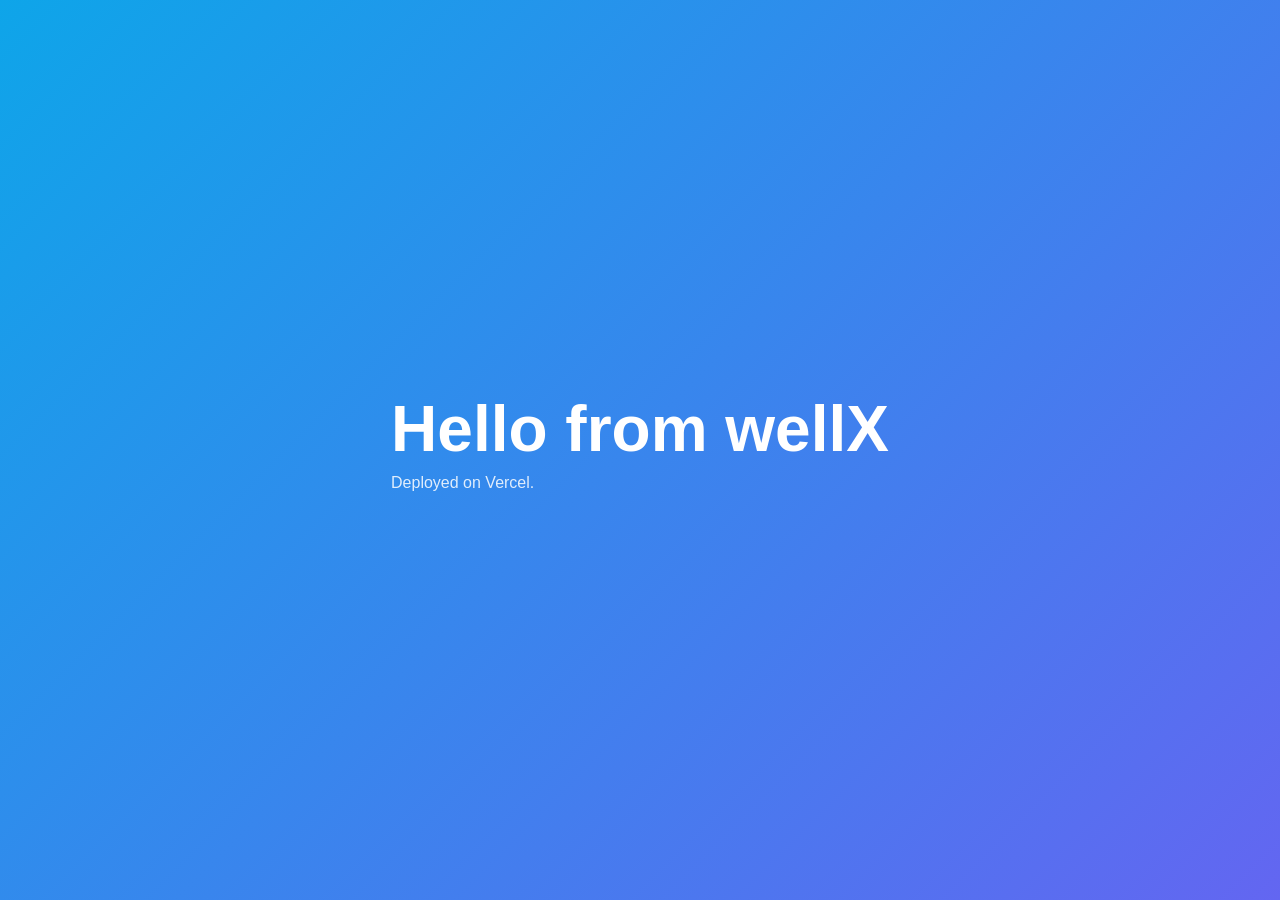
==== index.html @ 8b04f7d7 "Add hello world landing page" ====
<!doctype html>
<html lang="en">
  <head>
    <meta charset="utf-8" />
    <meta name="viewport" content="width=device-width, initial-scale=1" />
    <title>Hello, wellX</title>
    <style>
      html, body { height: 100%; margin: 0; }
      body {
        display: grid;
        place-items: center;
        font-family: -apple-system, BlinkMacSystemFont, "Segoe UI", Roboto, sans-serif;
        background: linear-gradient(135deg, #0ea5e9, #6366f1);
        color: white;
      }
      h1 { font-size: clamp(2rem, 6vw, 4rem); margin: 0; }
      p { opacity: 0.85; margin-top: 0.5rem; }
    </style>
  </head>
  <body>
    <main>
      <h1>Hello from wellX</h1>
      <p>Deployed on Vercel.</p>
    </main>
  </body>
</html>
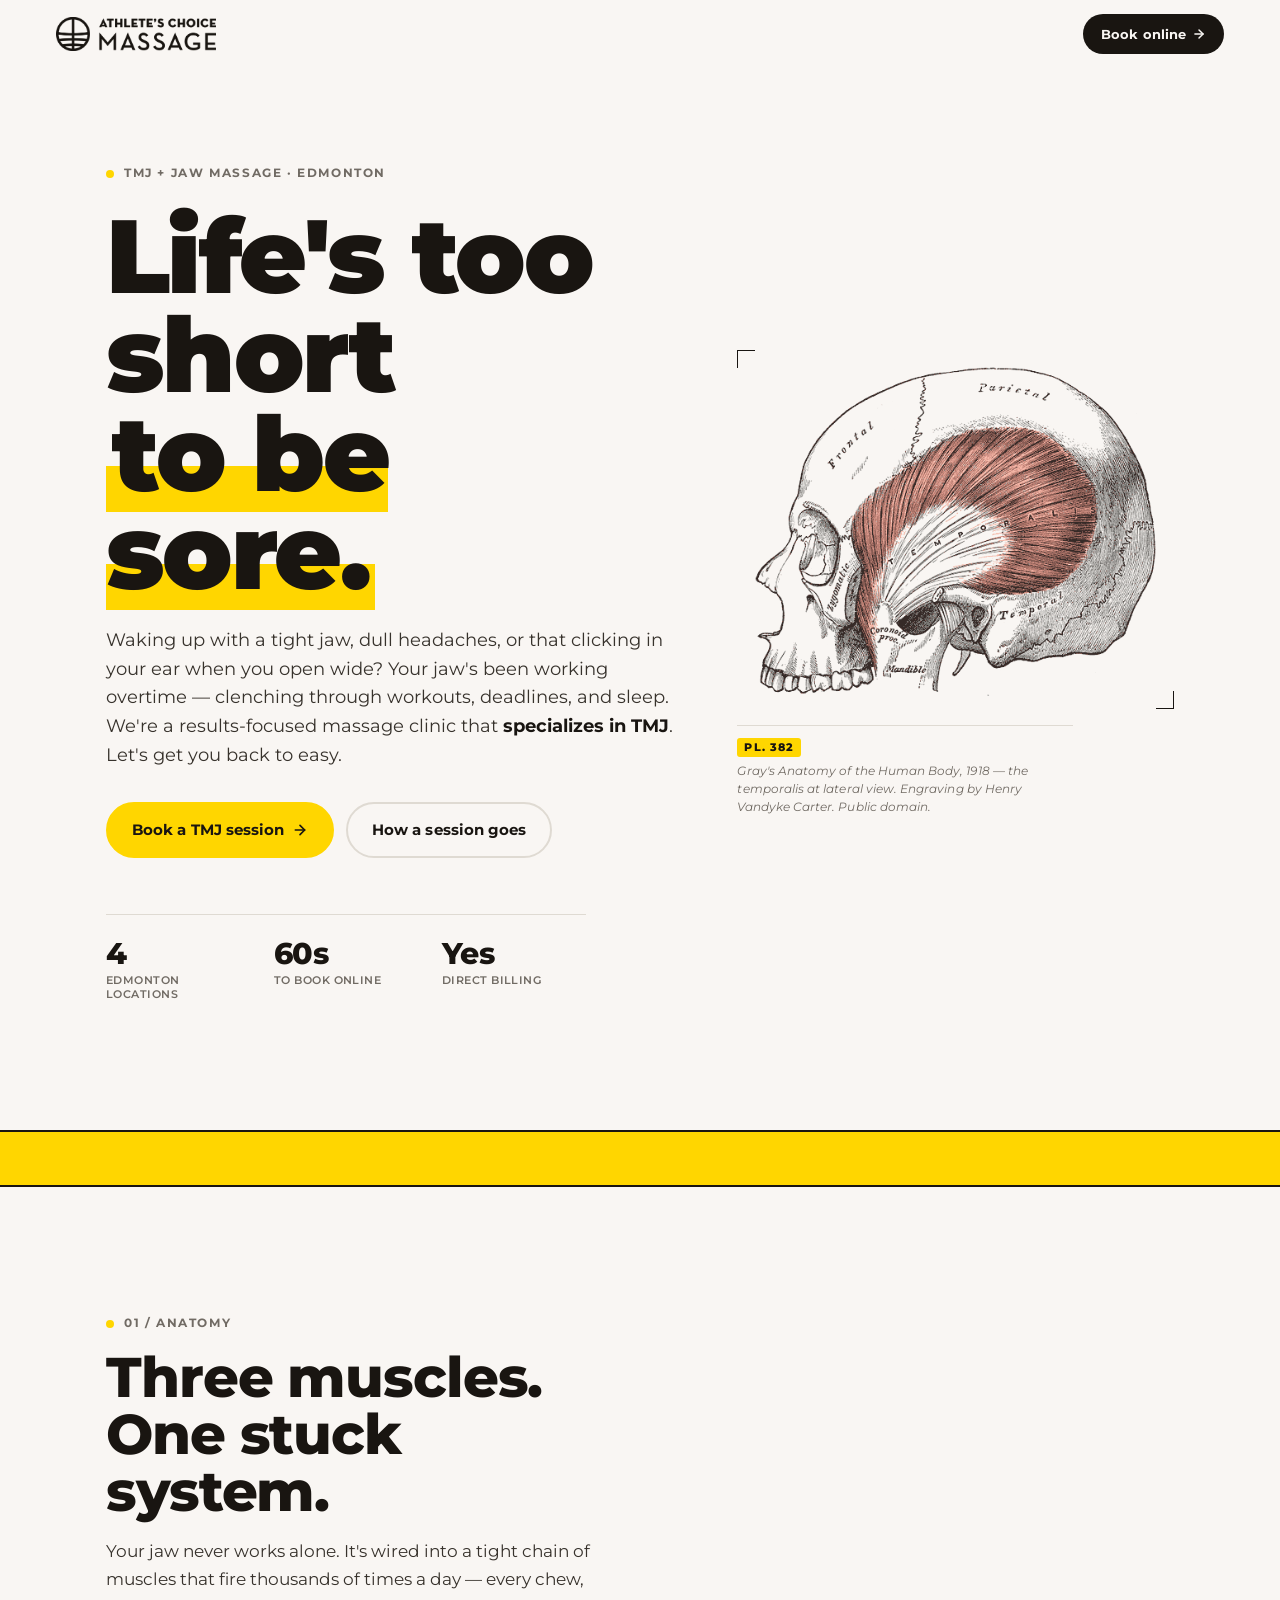
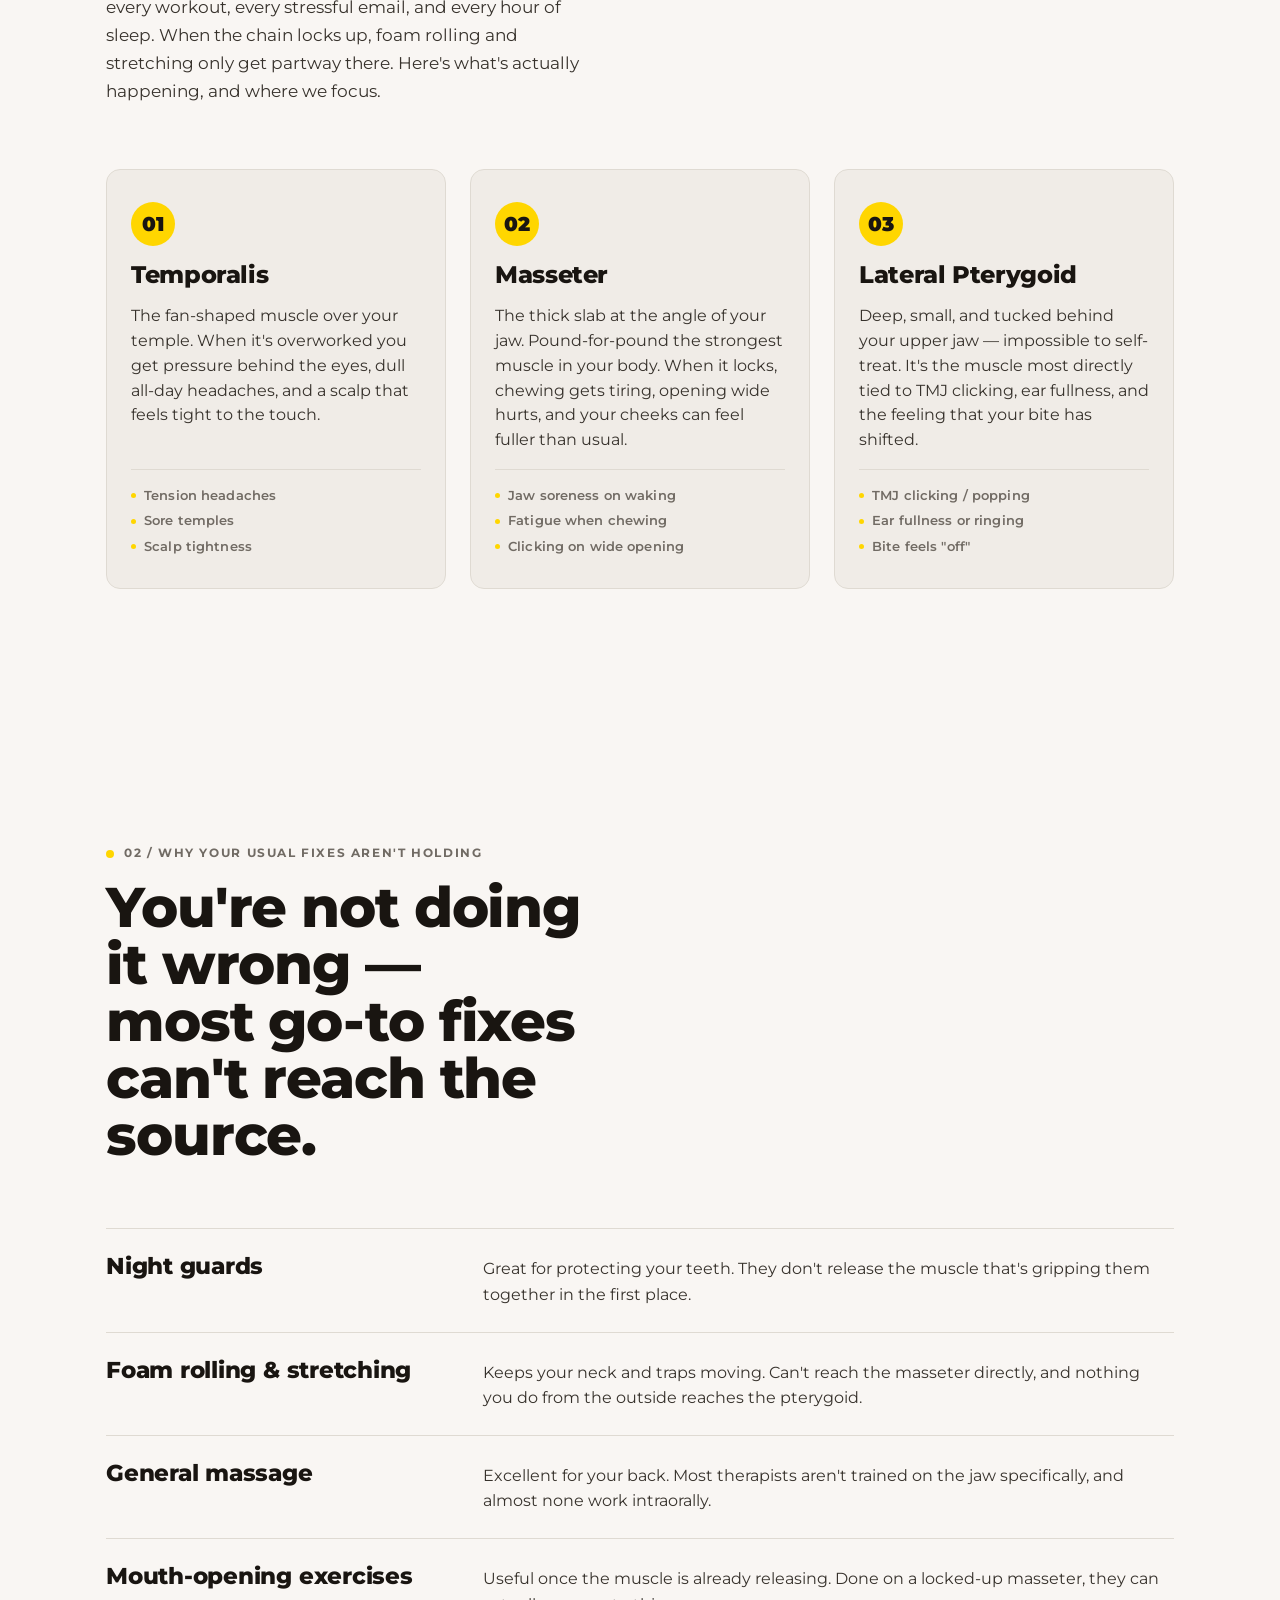
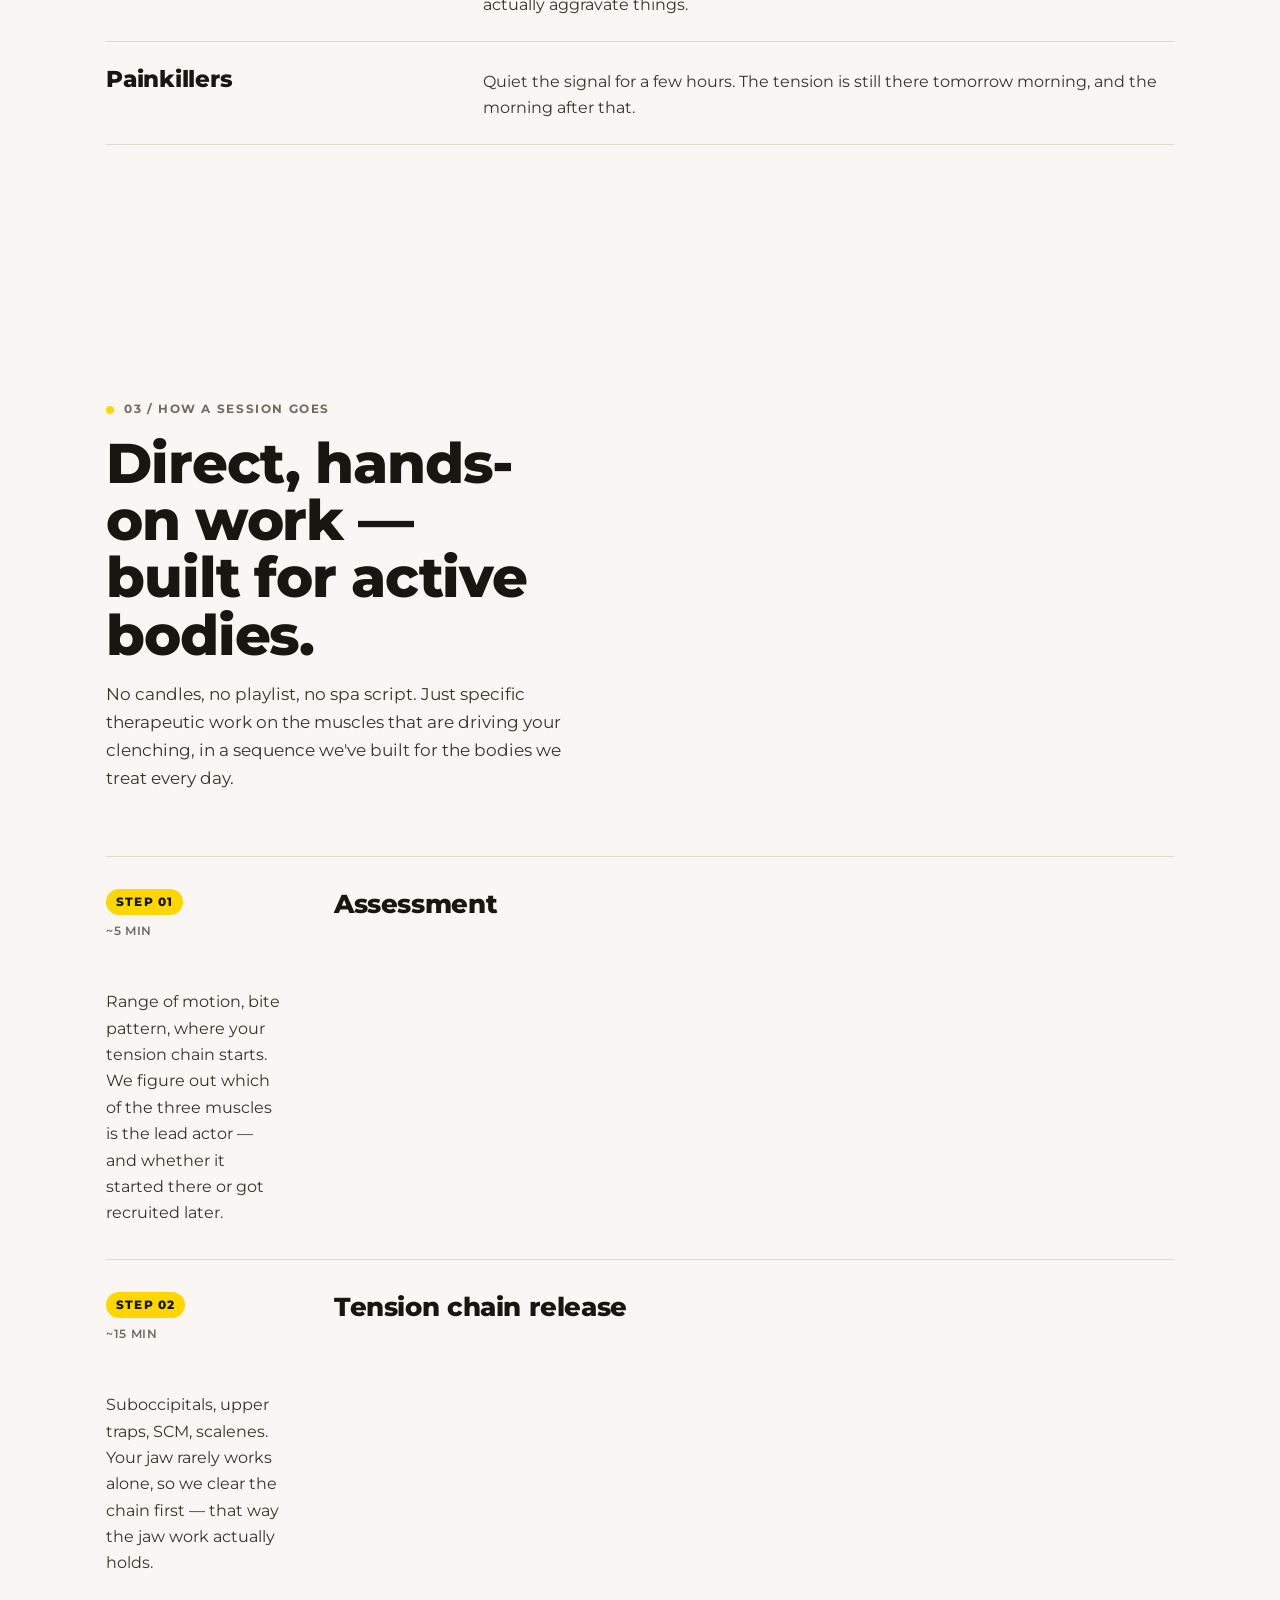
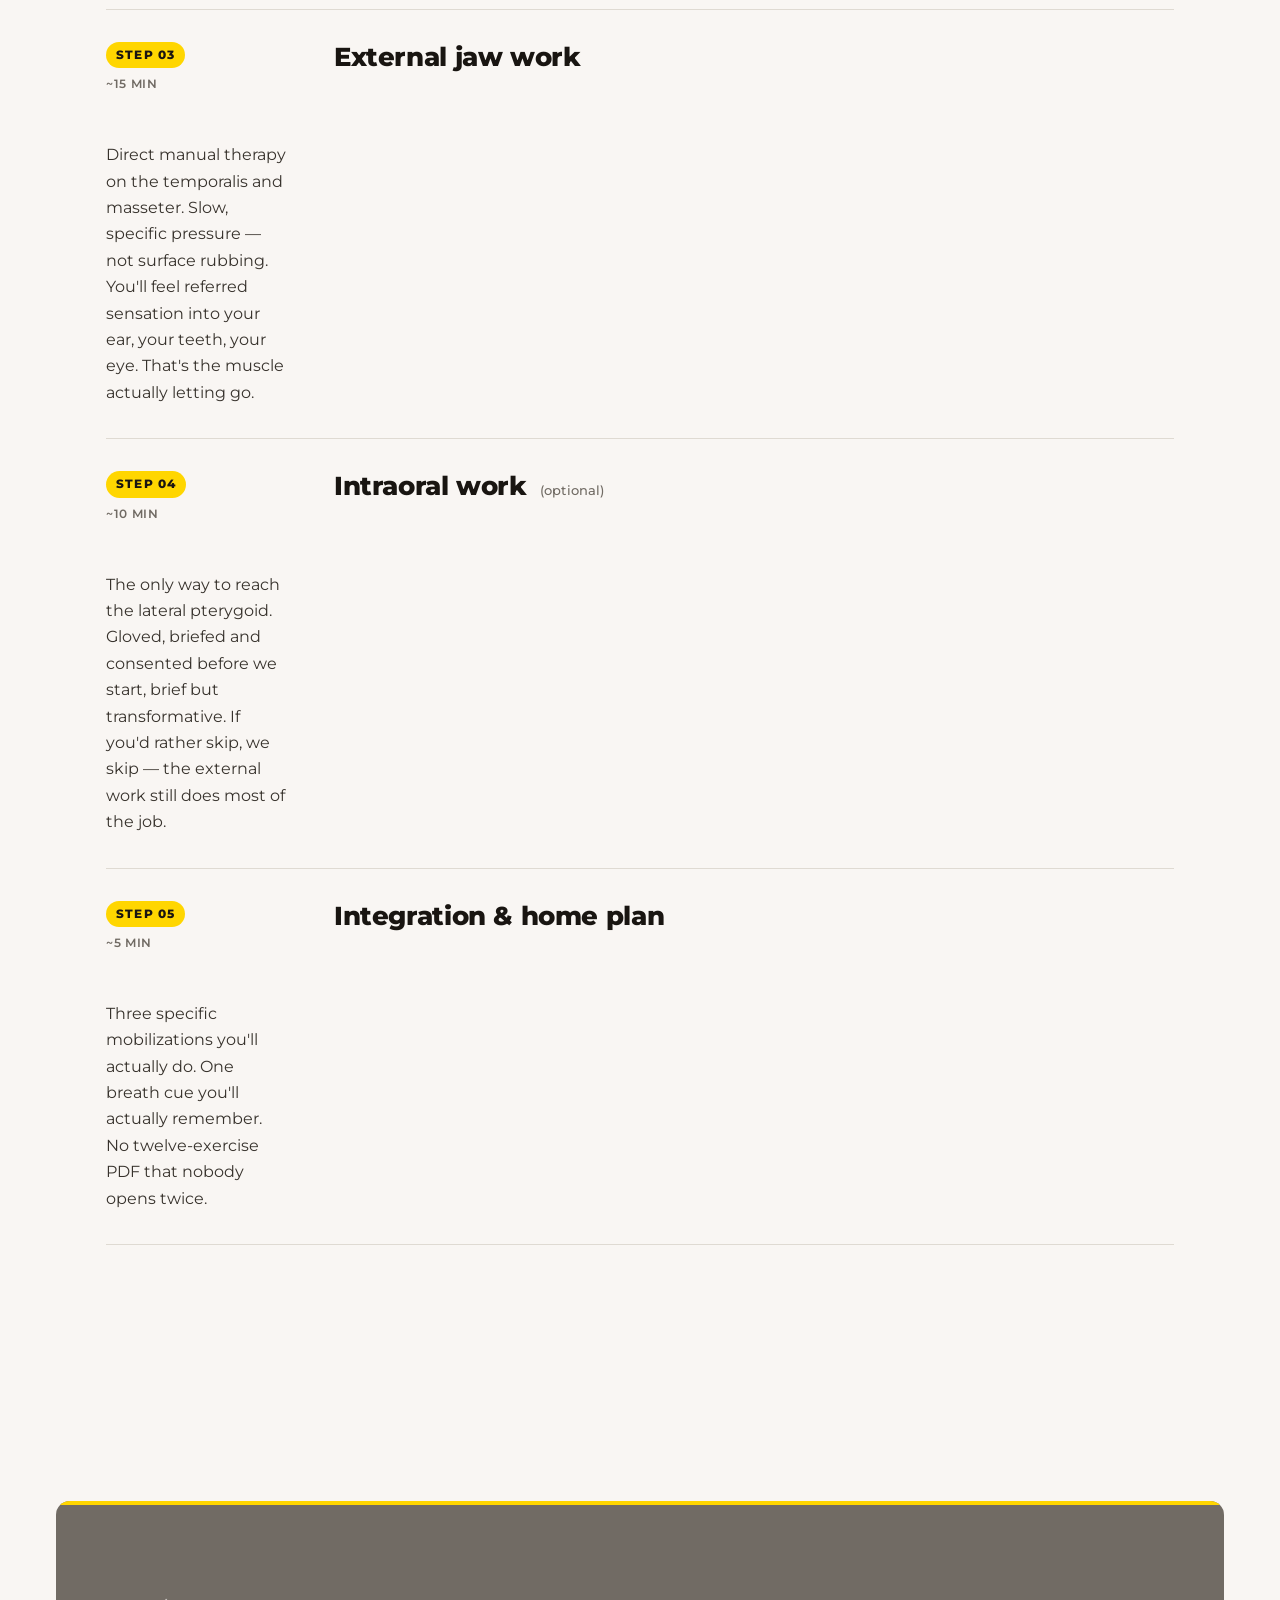
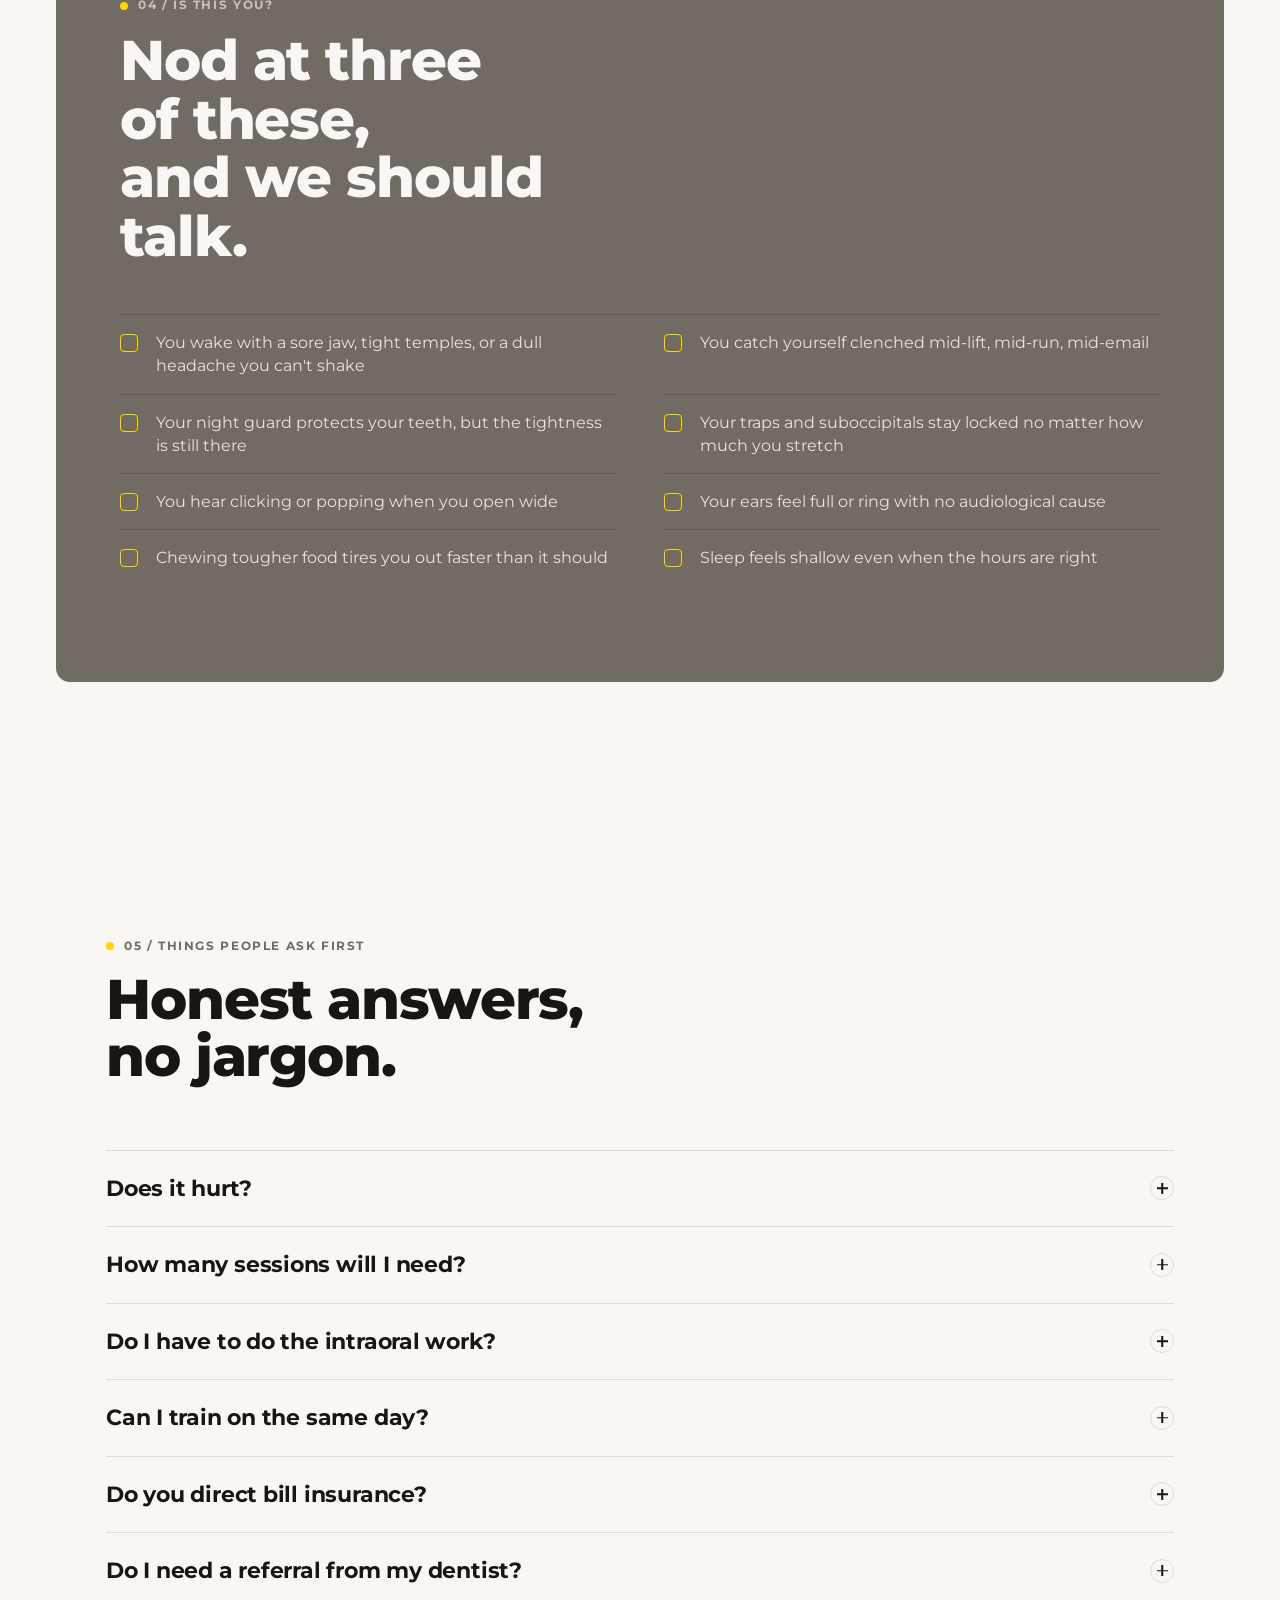
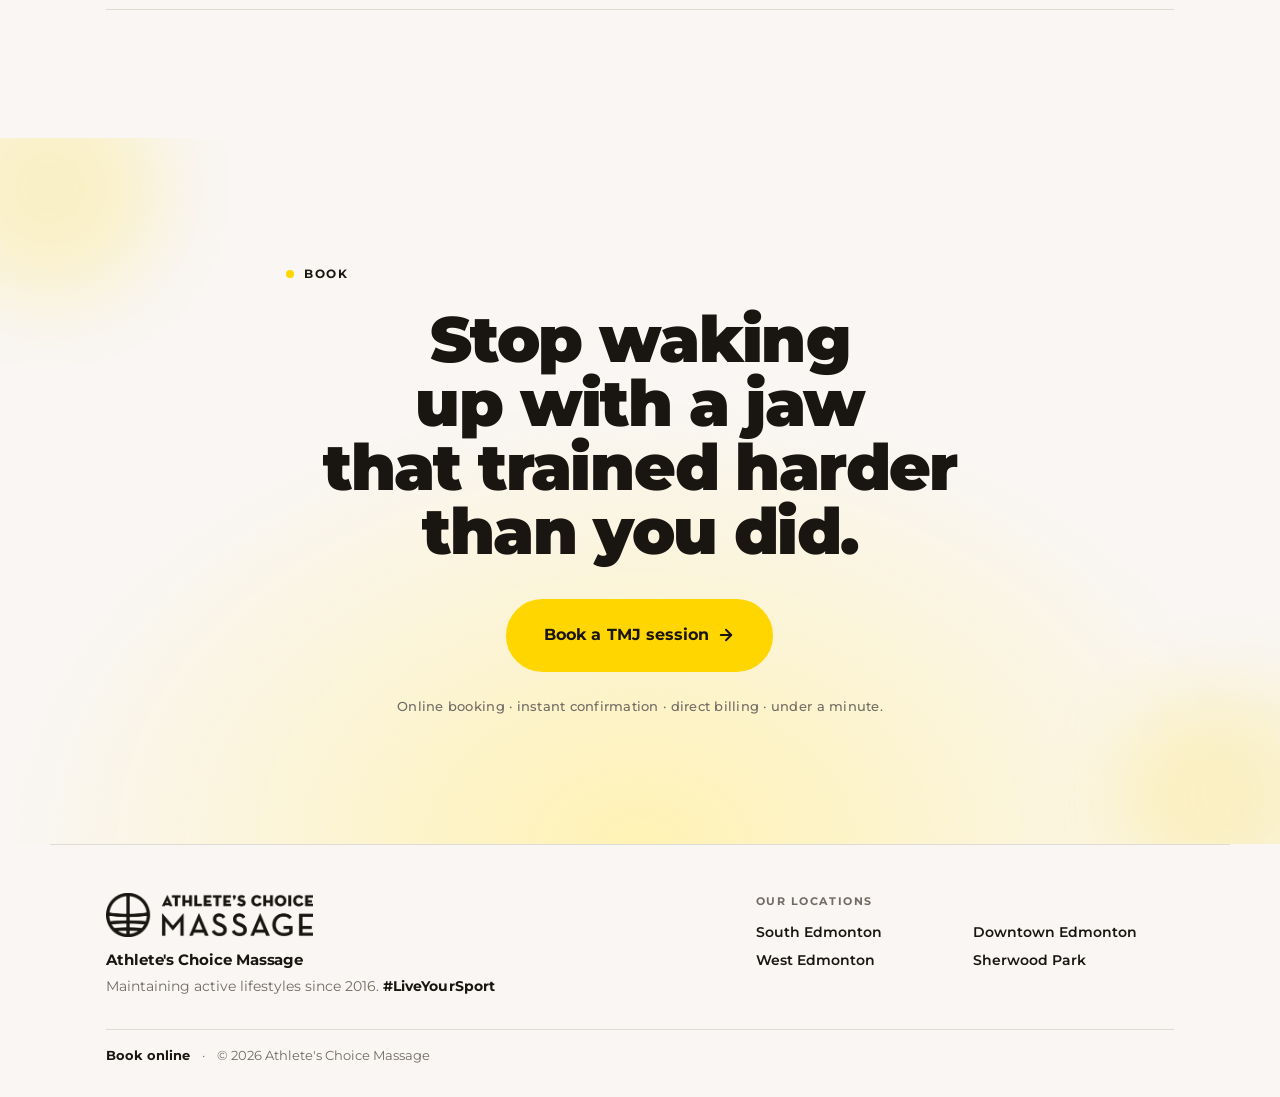
==== commit fca49c58: "Build reusable landing-page template system Shared brand.css (tokens + generic components) + per-var" ====
--- a/index.html
+++ b/index.html
@@ -3,24 +3,13 @@
   <head>
     <meta charset="utf-8" />
     <meta name="viewport" content="width=device-width, initial-scale=1" />
-    <title>Hello, wellX</title>
-    <style>
-      html, body { height: 100%; margin: 0; }
-      body {
-        display: grid;
-        place-items: center;
-        font-family: -apple-system, BlinkMacSystemFont, "Segoe UI", Roboto, sans-serif;
-        background: linear-gradient(135deg, #0ea5e9, #6366f1);
-        color: white;
-      }
-      h1 { font-size: clamp(2rem, 6vw, 4rem); margin: 0; }
-      p { opacity: 0.85; margin-top: 0.5rem; }
-    </style>
+    <title>Athletes Choice Massage</title>
+    <meta name="robots" content="noindex" />
+    <link rel="canonical" href="/tmj/" />
+    <meta http-equiv="refresh" content="0; url=/tmj/" />
+    <script>window.location.replace("/tmj/");</script>
   </head>
   <body>
-    <main>
-      <h1>Hello from wellX</h1>
-      <p>Deployed on Vercel.</p>
-    </main>
+    <p>Redirecting to <a href="/tmj/">/tmj/</a>.</p>
   </body>
 </html>
